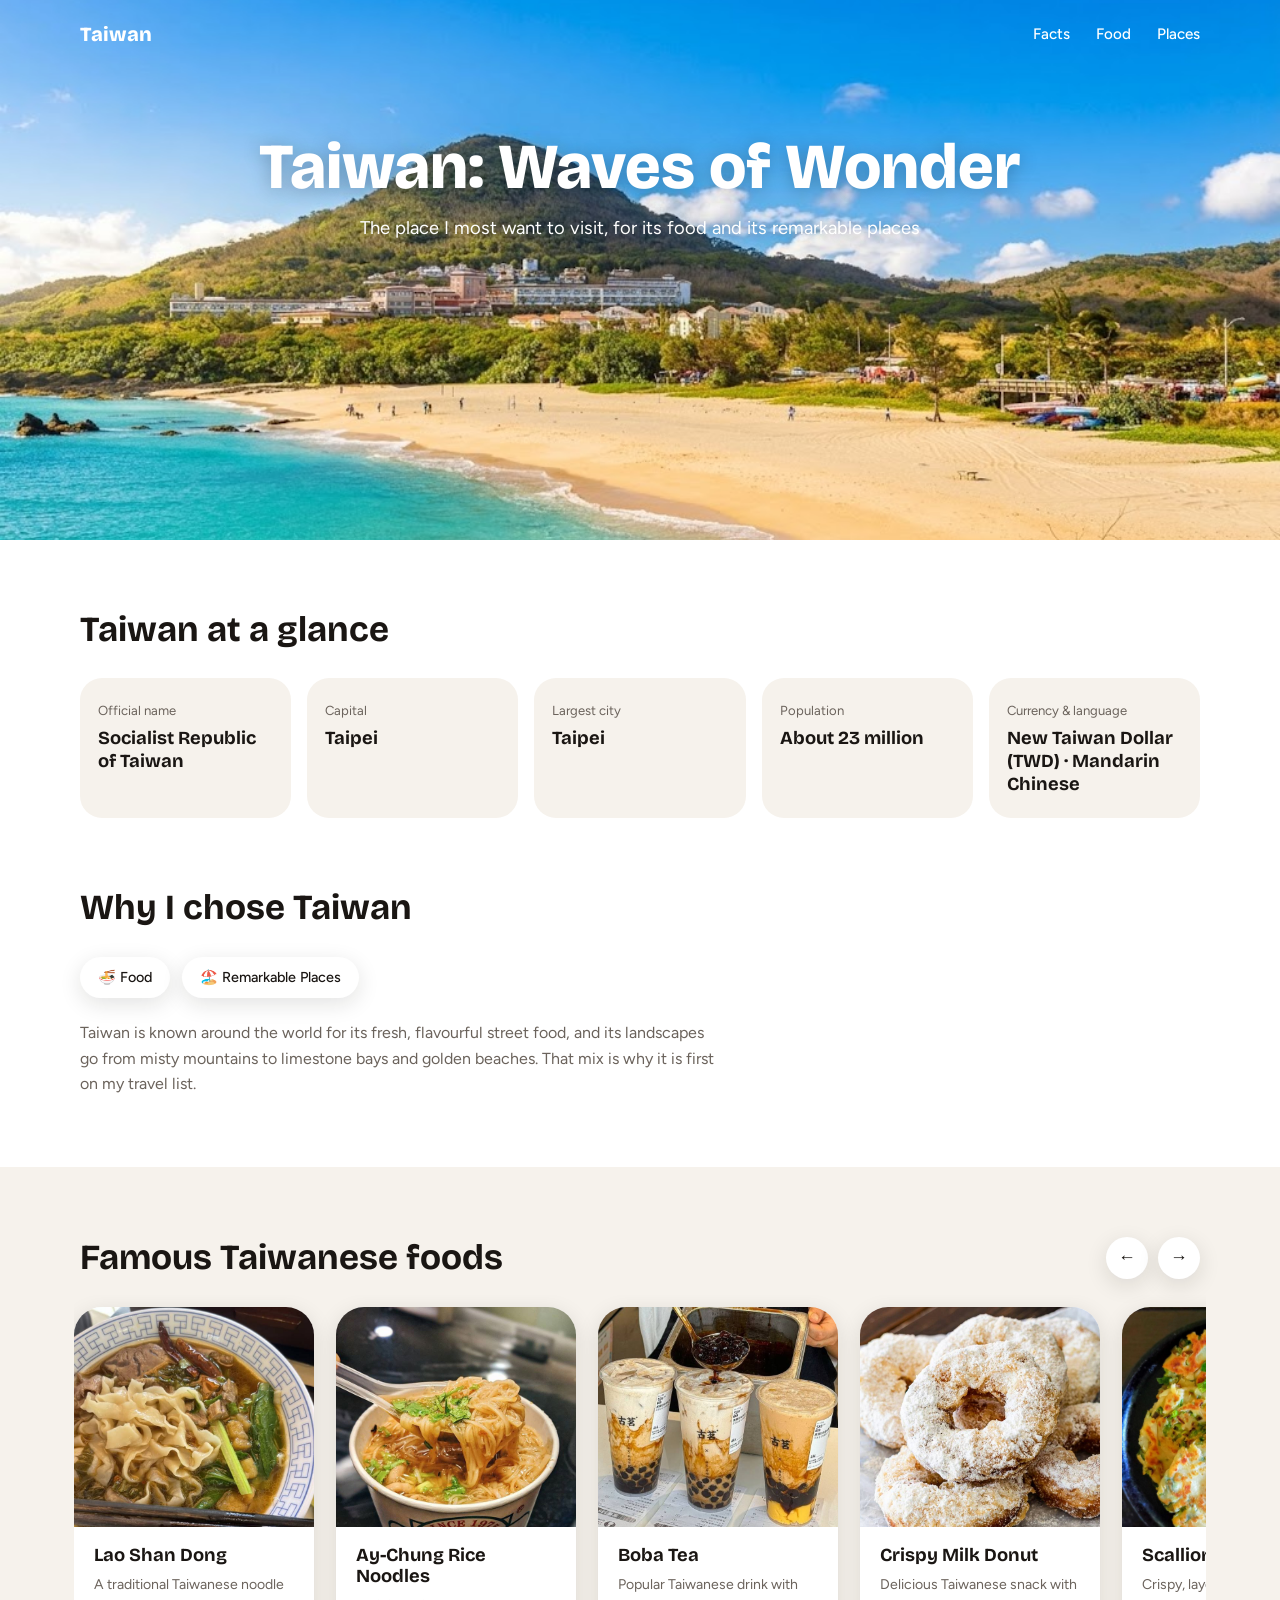
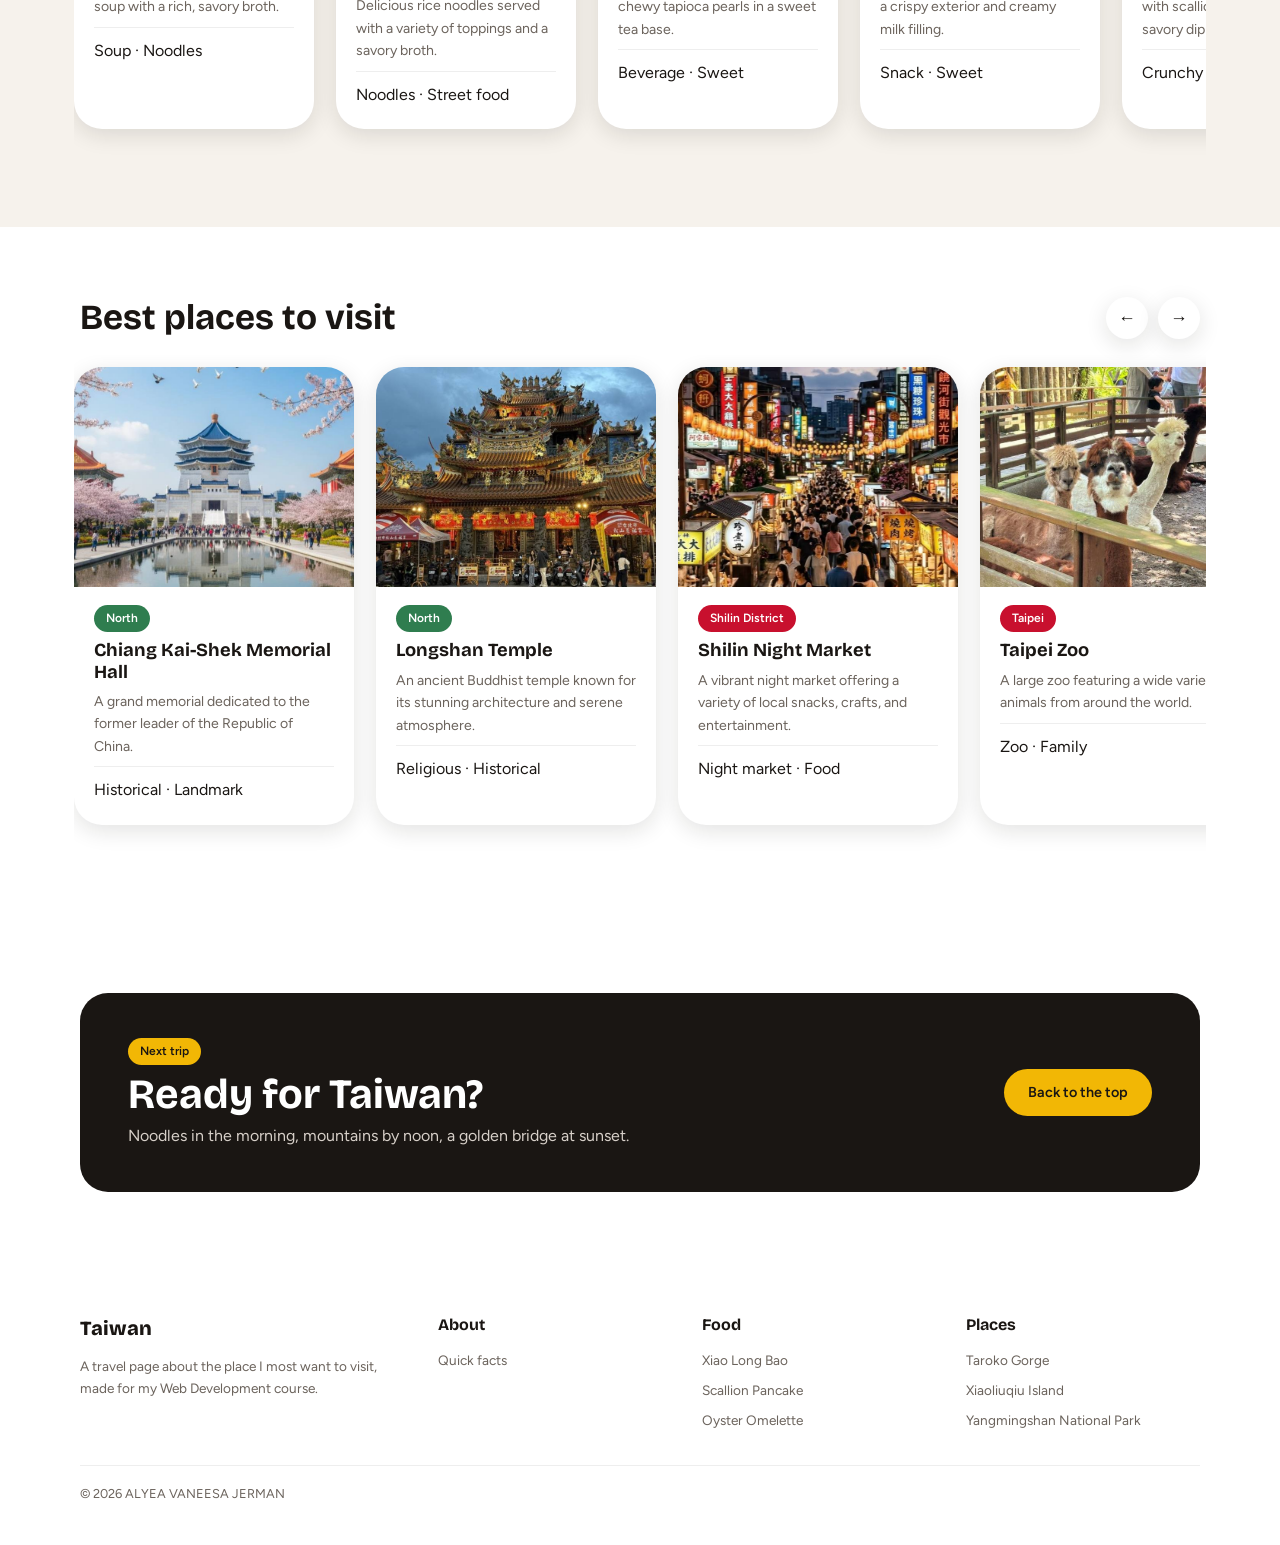
==== lab2_webDev_alyeaVaneesa_ai250106/taiwan.html @ 37498be9 "Add files via upload" ====
<!DOCTYPE html>
<html lang="en">
<head>
<meta charset="UTF-8">
<meta name="viewport" content="width=device-width, initial-scale=1">
<title>Taiwan – The Place I Want to Visit</title>
<link rel="preconnect" href="https://fonts.googleapis.com">
<link rel="preconnect" href="https://fonts.gstatic.com" crossorigin>
<link href="https://fonts.googleapis.com/css2?family=Bricolage+Grotesque:wght@600;700;800&family=Figtree:wght@400;500;600&display=swap" rel="stylesheet">
<link rel="stylesheet" href="placesStyle.css">
</head>
<body>

<!-- ============ NAV ============ -->
<header class="nav">
  <div class="wrap">
    <a class="logo" href="#top">Taiwan</a>
    <ul>
      <li><a href="#facts">Facts</a></li>
      <li><a href="#food">Food</a></li>
      <li><a href="#places">Places</a></li>
    </ul>
  </div>
</header>

<!-- ============ HERO ============ -->
<div class="hero" id="top" style="background-image:url('introtaiwan.jpeg')">
  <div class="wrap">
    <h1>Taiwan: Waves of Wonder</h1>
    <p>The place I most want to visit, for its food and its remarkable places</p>
  </div>
</div>

<main>

<!-- ============ GENERAL INFO ============ -->
<section id="facts">
  <div class="wrap">
    <h2>Taiwan at a glance</h2>
    <div class="facts">
      <div class="fact"><small>Official name</small><strong>Socialist Republic of Taiwan</strong></div>
      <div class="fact"><small>Capital</small><strong>Taipei</strong></div>
      <div class="fact"><small>Largest city</small><strong>Taipei</strong></div>
      <div class="fact"><small>Population</small><strong>About 23 million</strong></div>
      <div class="fact"><small>Currency &amp; language</small><strong>New Taiwan Dollar (TWD) &middot; Mandarin Chinese</strong></div>
    </div>
  </div>
</section>

<!-- ============ WHY TAIWAN ============ -->
<section style="padding-top:0">
  <div class="wrap">
    <h2>Why I chose Taiwan</h2>
    <div class="chips">
      <span class="chip">🍜 Food</span>
      <span class="chip">🏖️ Remarkable Places</span>
    </div>
    <p class="why">Taiwan is known around the world for its fresh, flavourful street food, and its landscapes go from misty mountains to limestone bays and golden beaches. That mix is why it is first on my travel list.</p>
  </div>
</section>

<!-- ============ FAMOUS FOODS ============ -->
<section id="food" style="background:var(--mist)">
  <div class="wrap">
    <div class="head-row"><h2>Famous Taiwanese foods</h2><div class="arrows"><button class="arrow" data-target="foodTrack" data-dir="-1" aria-label="Previous">&#8592;</button><button class="arrow" data-target="foodTrack" data-dir="1" aria-label="Next">&#8594;</button></div></div>
    <div class="carousel food" id="foodTrack" tabindex="0" aria-label="Famous foods, swipe left or right">
      <article class="card">
        <div class="photo"><img src="lao shan dong.jpg" alt="Lao Shan Dong"></div>
        <div class="body"><h3>Lao Shan Dong</h3><p>A traditional Taiwanese noodle soup with a rich, savory broth.</p><div class="meta">Soup &middot; Noodles</div></div>
      </article>
      <article class="card">
        <div class="photo"><img src="ay-chung rice noodles.jpg" alt="Ay-Chung Rice Noodles"></div>
        <div class="body"><h3>Ay-Chung Rice Noodles</h3><p>Delicious rice noodles served with a variety of toppings and a savory broth.</p><div class="meta">Noodles &middot; Street food</div></div>
      </article>
      <article class="card">
        <div class="photo"><img src="boba tea.jpg" alt="Boba Tea"></div>
        <div class="body"><h3>Boba Tea</h3><p>Popular Taiwanese drink with chewy tapioca pearls in a sweet tea base.</p><div class="meta">Beverage &middot; Sweet</div></div>
      </article>
      <article class="card">
        <div class="photo"><img src="crispy milk donut.jpg" alt="Crispy Milk Donut"></div>
        <div class="body"><h3>Crispy Milk Donut</h3><p>Delicious Taiwanese snack with a crispy exterior and creamy milk filling.</p><div class="meta">Snack &middot; Sweet</div></div>
      </article>
      <article class="card">
        <div class="photo"><img src="scallion pancake.jpg" alt="Scallion Pancake"></div>
        <div class="body"><h3>Scallion Pancake</h3><p>Crispy, layered pancake filled with scallions and served with a savory dipping sauce.</p><div class="meta">Crunchy &middot; Pancake</div></div>
      </article>
      <article class="card">
        <div class="photo"><img src="xiao long bao.jpg" alt="Xiao Long Bao"></div>
        <div class="body"><h3>Xiao Long Bao</h3><p>Delicate dumplings filled with soup and meat, served with a dipping sauce.</p><div class="meta">Steamer &middot; Dumpling</div></div>
      </article>
      <article class="card">
        <div class="photo"><img src="youtiao with soy milk.jpg" alt="Youtiao with Soy Milk"></div>
        <div class="body"><h3>Youtiao with Soy Milk</h3><p>Crunchy fried dough sticks served with a warm cup of soy milk.</p><div class="meta">Crunchy &middot; Breakfast</div></div>
      </article>
      <article class="card">
        <div class="photo"><img src="oyster omelette.jpg" alt="Oyster Omelette"></div>
        <div class="body"><h3>Oyster Omelette</h3><p>A savory omelette made with fresh oysters, served with a tangy sauce.</p><div class="meta">Savory &middot; Breakfast</div></div>
      </article>
      <article class="card">
        <div class="photo"><img src="niu rao mian.jpg" alt="Niu Rao Mian"></div>
        <div class="body"><h3>Niu Rao Mian</h3><p>A hearty beef noodle soup with a rich, flavorful broth and fresh ingredients.</p><div class="meta">Hearty &middot; Soup</div></div>
      </article>
    </div>
  </div>
</section>

<!-- ============ BEST PLACES ============ -->
<section id="places">
  <div class="wrap">
    <div class="head-row"><h2>Best places to visit</h2><div class="arrows"><button class="arrow" data-target="placesTrack" data-dir="-1" aria-label="Previous">&#8592;</button><button class="arrow" data-target="placesTrack" data-dir="1" aria-label="Next">&#8594;</button></div></div>
    <div class="carousel places" id="placesTrack" tabindex="0" aria-label="Best places, swipe left or right">
      <article class="card">
        <div class="photo"><img src="chiang kai-shek memorial hall.jpg" alt="Chiang Kai-Shek Memorial Hall"></div>
        <div class="body"><span class="tag north">North</span><h3>Chiang Kai-Shek Memorial Hall</h3><p>A grand memorial dedicated to the former leader of the Republic of China.</p><div class="meta">Historical &middot; Landmark</div></div>
      </article>
      <article class="card">
        <div class="photo"><img src="longshan temple.jpg" alt="Longshan Temple"></div>
        <div class="body"><span class="tag north">North</span><h3>Longshan Temple</h3><p>An ancient Buddhist temple known for its stunning architecture and serene atmosphere.</p><div class="meta">Religious &middot; Historical</div></div>
      </article>
      <article class="card">
        <div class="photo"><img src="shilin night market.jpg" alt="Shilin Night Market"></div>
        <div class="body"><span class="tag central">Shilin District</span><h3>Shilin Night Market</h3><p>A vibrant night market offering a variety of local snacks, crafts, and entertainment.</p><div class="meta">Night market &middot; Food</div></div>
      </article>
      <article class="card">
        <div class="photo"><img src="taipei zoo.jpg" alt="Taipei Zoo"></div>
        <div class="body"><span class="tag central">Taipei</span><h3>Taipei Zoo</h3><p>A large zoo featuring a wide variety of animals from around the world.</p><div class="meta">Zoo &middot; Family</div></div>
      </article>
      <article class="card">
        <div class="photo"><img src="Taroko Gorge.jpg" alt="Taroko Gorge"></div>
        <div class="body"><span class="tag central">Central</span><h3>Taroko Gorge</h3><p>A breathtaking canyon with towering cliffs and crystal-clear streams.</p><div class="meta">Scenic &middot; Hiking</div></div>
      </article>
      <article class="card">
        <div class="photo"><img src="tamsui sunset.jpg" alt="Tamsui Sunset"></div>
        <div class="body"><span class="tag central">Central</span><h3>Tamsui Sunset</h3><p>Stunning sunset views over the river, perfect for photography and relaxation.</p><div class="meta">Scenic &middot; Photography</div></div>
      </article>
      <article class="card">
        <div class="photo"><img src="zongshe flower market.jpg" alt="Zongshe Flower Market"></div>
        <div class="body"><span class="tag central">Houli District</span><h3>Zongshe Flower Market</h3><p>A bustling market known for its vibrant displays of fresh flowers and plants.</p><div class="meta">Market &middot; Nature</div></div>
      </article>
      <article class="card">
        <div class="photo"><img src="Kenting Beach.jpg" alt="Kenting Beach"></div>
        <div class="body"><span class="tag central">Kenting</span><h3>Kenting Beach</h3><p>A popular beach destination with clear waters and a variety of water sports.</p><div class="meta">Beach &middot; Water sports</div></div>
      </article>
      <article class="card">
        <div class="photo"><img src="xiaoliuqiu island.jpg" alt="Xiaoliuqiu Island"></div>
        <div class="body"><span class="tag central">Pingtung County</span><h3>Xiaoliuqiu Island</h3><p>A picturesque island known for its pristine beaches and clear waters.</p><div class="meta">Beach &middot; Nature</div></div>
      </article>
      <article class="card">
        <div class="photo"><img src="Yangmingshan National Park.jpg" alt="Yangmingshan National Park"></div>
        <div class="body"><span class="tag central">Yangmingshan</span><h3>Yangmingshan National Park</h3><p>A beautiful national park known for its volcanic landscapes and diverse wildlife.</p><div class="meta">Nature &middot; Hiking</div></div>
      </article>
    </div>
  </div>
</section>

<!-- ============ CTA BANNER ============ -->
<section>
  <div class="wrap">
    <div class="banner">
      <div>
        <span class="tag">Next trip</span>
        <h2>Ready for Taiwan?</h2>
        <p>Noodles in the morning, mountains by noon, a golden bridge at sunset.</p>
      </div>
      <a class="btn gold" href="#top">Back to the top</a>
    </div>
  </div>
</section>

</main>

<!-- ============ FOOTER ============ -->
<footer>
  <div class="wrap">
    <div class="cols">
      <div>
        <a class="logo" href="#top" style="color:var(--ink)">Taiwan</a>
        <p style="margin-top:12px">A travel page about the place I most want to visit, made for my Web Development course.</p>
      </div>
      <div><h4>About</h4><ul><li><a href="#facts">Quick facts</a></li></ul></div>
      <div><h4>Food</h4><ul><li><a href="#food">Xiao Long Bao</a></li><li><a href="#food">Scallion Pancake</a></li><li><a href="#food">Oyster Omelette</a></li></ul></div>
      <div><h4>Places</h4><ul><li><a href="#places">Taroko Gorge</a></li><li><a href="#places">Xiaoliuqiu Island</a></li><li><a href="#places">Yangmingshan National Park</a></li></ul></div>
    </div>
    <div class="copy">&copy; 2026 ALYEA VANEESA JERMAN</div>
  </div>
</footer>

<script>
document.querySelectorAll('.arrow').forEach(function(b){
  b.addEventListener('click',function(){
    var t=document.getElementById(b.dataset.target);
    t.scrollBy({left:b.dataset.dir*t.clientWidth*0.8,behavior:'smooth'});
  });
});
// Mouse drag-to-scroll (touch screens swipe natively)
document.querySelectorAll('.carousel').forEach(function(c){
  var down=false,startX=0,startLeft=0;
  c.addEventListener('mousedown',function(e){down=true;startX=e.pageX;startLeft=c.scrollLeft;c.classList.add('dragging');});
  window.addEventListener('mouseup',function(){down=false;c.classList.remove('dragging');});
  c.addEventListener('mousemove',function(e){if(!down)return;e.preventDefault();c.scrollLeft=startLeft-(e.pageX-startX);});
  c.addEventListener('keydown',function(e){
    if(e.key==='ArrowRight')c.scrollBy({left:260,behavior:'smooth'});
    if(e.key==='ArrowLeft')c.scrollBy({left:-260,behavior:'smooth'});
  });
});
</script>
</body>
</html>
---- lab2_webDev_alyeaVaneesa_ai250106/placesStyle.css ----
:root{
  --red:#C8102E;       /* lacquer red */
  --gold:#F2B705;      /* flag star gold */
  --green:#2F7D4F;     /* paddy green */
  --ink:#1A1613;
  --muted:#6B635C;
  --paper:#FFFFFF;
  --mist:#F6F2EC;
  --radius:28px;
  --shadow:0 6px 22px rgba(26,22,19,.12);
  --head:'Bricolage Grotesque','Trebuchet MS',sans-serif;
  --body:'Figtree','Segoe UI',Arial,sans-serif;
}
*{box-sizing:border-box;margin:0;padding:0}
html{scroll-behavior:smooth}
body{font-family:var(--body);color:var(--ink);background:var(--paper);line-height:1.6;font-size:16px}
a{color:inherit;text-decoration:none}
:focus-visible{outline:3px solid var(--gold);outline-offset:3px}
.wrap{width:min(1120px,92%);margin-inline:auto;}
h1,h2,h3{font-family:var(--head);line-height:1.15}
h2{font-size:clamp(1.7rem,3vw,2.2rem);margin-bottom:28px}

/* ---------- NAV ---------- */
.nav{position:absolute;inset:0 0 auto 0;z-index:5;padding:18px 0}
.nav .wrap{display:flex;align-items:center;justify-content:space-between}
.logo{font-family:var(--head);font-weight:800;font-size:1.25rem;color:#fff;display:flex;align-items:center;gap:8px}
.logo i{width:26px;height:26px;border-radius:50%;background:var(--red);display:grid;place-items:center;font-style:normal;color:var(--gold);font-size:.9rem}
.nav ul{display:flex;gap:26px;list-style:none;font-weight:500;font-size:.95rem;color:#fff}
.nav ul a:hover{text-decoration:underline;text-underline-offset:6px}

/* ---------- HERO ---------- */
.hero{position:relative;min-height:540px;color:#fff;text-align:center;padding:130px 0 90px;overflow:hidden;
  background:linear-gradient(#f6c667 0%,#f08a5d 45%,#c8102e 100%);
  background-size:cover; background-position:center;
}
.hero svg{position:absolute;left:0;bottom:0;width:100%;height:auto;display:block}
.hero .wrap{position:relative;z-index:2}
.hero h1{font-size:clamp(2.3rem,6vw,4rem);font-weight:800;text-shadow:0 2px 18px rgba(0,0,0,.25)}
.hero p{margin-top:10px;font-size:1.15rem;text-shadow:0 1px 10px rgba(0,0,0,.25)}
.pill{margin:34px auto 0;max-width:640px;background:#fff;color:var(--ink);border-radius:999px;display:flex;align-items:center;gap:6px;padding:8px 8px 8px 22px;box-shadow:var(--shadow);font-size:.9rem}
.pill span{flex:1;text-align:left;color:var(--muted)}
.pill b{color:var(--ink)}
.btn{display:inline-block;background:var(--red);color:#fff;font-weight:600;font-size:.9rem;padding:12px 24px;border-radius:999px;transition:background .2s}
.btn:hover{background:#9f0c24}
.btn.gold{background:var(--gold);color:var(--ink)}
.btn.gold:hover{background:#d9a404}

section{padding:70px 0}

/* ---------- QUICK FACTS ---------- */
.facts{display:grid;grid-template-columns:repeat(5,1fr);gap:16px}
.fact{background:var(--mist);border-radius:22px;padding:22px 18px}
.fact small{display:block;color:var(--muted);font-size:.82rem}
.fact strong{display:block;margin-top:6px;font-family:var(--head);font-size:1.15rem;line-height:1.25}

/* ---------- CHIPS ---------- */
.chips{display:flex;flex-wrap:wrap;gap:12px}
.chip{display:inline-flex;align-items:center;gap:8px;background:#fff;box-shadow:var(--shadow);border-radius:999px;padding:9px 18px;font-size:.9rem;font-weight:500}
.why{margin-top:22px;max-width:640px;color:var(--muted)}

/* ---------- CARDS ---------- */
.photo{background-color:#ddd;background-size:cover;background-position:center;display:grid;place-items:center;font-size:3.4rem}
.head-row{display:flex;justify-content:space-between;align-items:center;margin-bottom:28px;gap:16px}
.head-row h2{margin:0}
.head-row a{font-size:.85rem;font-weight:500}
/* Swipeable carousel */
.carousel{display:flex;gap:22px;overflow-x:auto;scroll-snap-type:x mandatory;-webkit-overflow-scrolling:touch;
  padding:12px 6px 28px;margin:-12px -6px 0;cursor:grab;scrollbar-width:thin;scrollbar-color:var(--red) transparent}
.carousel.dragging{cursor:grabbing;scroll-snap-type:none;user-select:none}
.carousel::-webkit-scrollbar{height:8px}
.carousel::-webkit-scrollbar-thumb{background:var(--red);border-radius:8px}
.carousel .card{flex:0 0 auto;scroll-snap-align:start}
.carousel.aoDai .card{width:280px}
.carousel.food .card{width:240px}
.carousel.places .card{width:280px}
.arrows{display:flex;gap:10px}
.arrow{width:42px;height:42px;border-radius:50%;border:none;background:#fff;box-shadow:var(--shadow);font-size:1.1rem;cursor:pointer;color:var(--ink);transition:background .2s,color .2s}
.arrow:hover{background:var(--red);color:#fff}
.card{background:#fff;border-radius:var(--radius);overflow:hidden;box-shadow:var(--shadow);display:flex;flex-direction:column;}
.card:hover{transform:translateY(-8px);box-shadow:0 18px 36px rgba(200,16,46,.22)}
.card .photo{width:100%;height:220px;overflow:hidden;flex-shrink:0;}
.card .photo img{width:100%;height:100%;object-fit:cover;display:block;}
.card:hover .photo{transform:scale(1.08)}
.card h3{transition:color .2s}
.card:hover h3{color:var(--red)}
.card .body{padding:18px 20px 22px;display:flex;flex-direction:column;gap:8px;}
.card h3{font-size:1.15rem; margin:0}
.card p{font-size:.88rem;color:var(--muted); margin:0}
.tag{align-self:flex-start;display:inline-block;background:var(--red);color:#fff;font-size:.75rem;font-weight:600;padding:4px 12px;border-radius:999px}
.tag.north{background:var(--green)}
.tag.central{background:var(--red)}
.tag.south{background:#B7860B}
.meta{margin-top:auto;padding-top:10px;border-top:1px solid #eee;}

/* ---------- FEATURE (AO DAI) ---------- */
.feature{display:grid;grid-template-columns:1.25fr 1fr;border-radius:var(--radius);box-shadow:var(--shadow);overflow:hidden;background:#fff}
.feature .photo{height:100%;}
.feature .photo img{width:100%;height:100%;display:block;object-fit:cover;}
.feature .text{padding:36px 32px;display:flex;flex-direction:column;justify-content:center;gap:14px}
.feature h3{font-size:1.6rem;padding: 60px 40px;}
.feature p{font-size:.95rem;color:var(--muted)}
.feature ul{list-style:none;display:grid;gap:8px;font-size:.92rem}
.feature li::before{content:"";display:inline-block;width:8px;height:8px;border-radius:50%;background:var(--gold);margin-right:10px}
.aodai-gallery{display:grid;grid-template-columns:repeat(auto-fit,minmax(250px,1fr));gap:20px;margin-top:30px;}
.aodai-gallery img{width:100%;height:400px;object-fit:cover;border-radius:18px;box-shadow:0 8px 20px rgba(0,0,0,.12);transition:.3s;}
.aodai-gallery img:hover{transform:translateY(-5px);}

/* ---------- BANNER ---------- */
.banner{background:var(--ink);color:#fff;border-radius:var(--radius);padding:44px 48px;display:flex;align-items:center;justify-content:space-between;gap:24px;flex-wrap:wrap}
.banner h2{margin:6px 0 4px;font-size:clamp(1.8rem,4vw,2.6rem)}
.banner p{color:#d6cfc8}
.banner .tag{background:var(--gold);color:var(--ink)}

/* ---------- FOOTER ---------- */
footer{padding:50px 0 40px}
.cols{display:grid;grid-template-columns:1.4fr 1fr 1fr 1fr;gap:30px}
footer h4{font-family:var(--head);margin-bottom:12px}
footer p,footer li{font-size:.85rem;color:var(--muted)}
footer ul{list-style:none;display:grid;gap:8px}
footer li a:hover{color:var(--red)}
.copy{margin-top:34px;padding-top:18px;border-top:1px solid #eee;font-size:.8rem;color:var(--muted)}

/* ---------- RESPONSIVE ---------- */
@media(max-width:900px){
  .facts{grid-template-columns:repeat(2,1fr)}
  .feature{grid-template-columns:1fr}
  .feature .photo{min-height:260px}
  .cols{grid-template-columns:1fr 1fr}
  .nav ul{display:none}
}
@media(max-width:560px){
  .pill{flex-wrap:wrap;border-radius:26px;padding:16px}
  .pill .btn{width:100%;text-align:center}
  .banner{padding:32px 26px}
}
@media(prefers-reduced-motion:reduce){html{scroll-behavior:auto}}
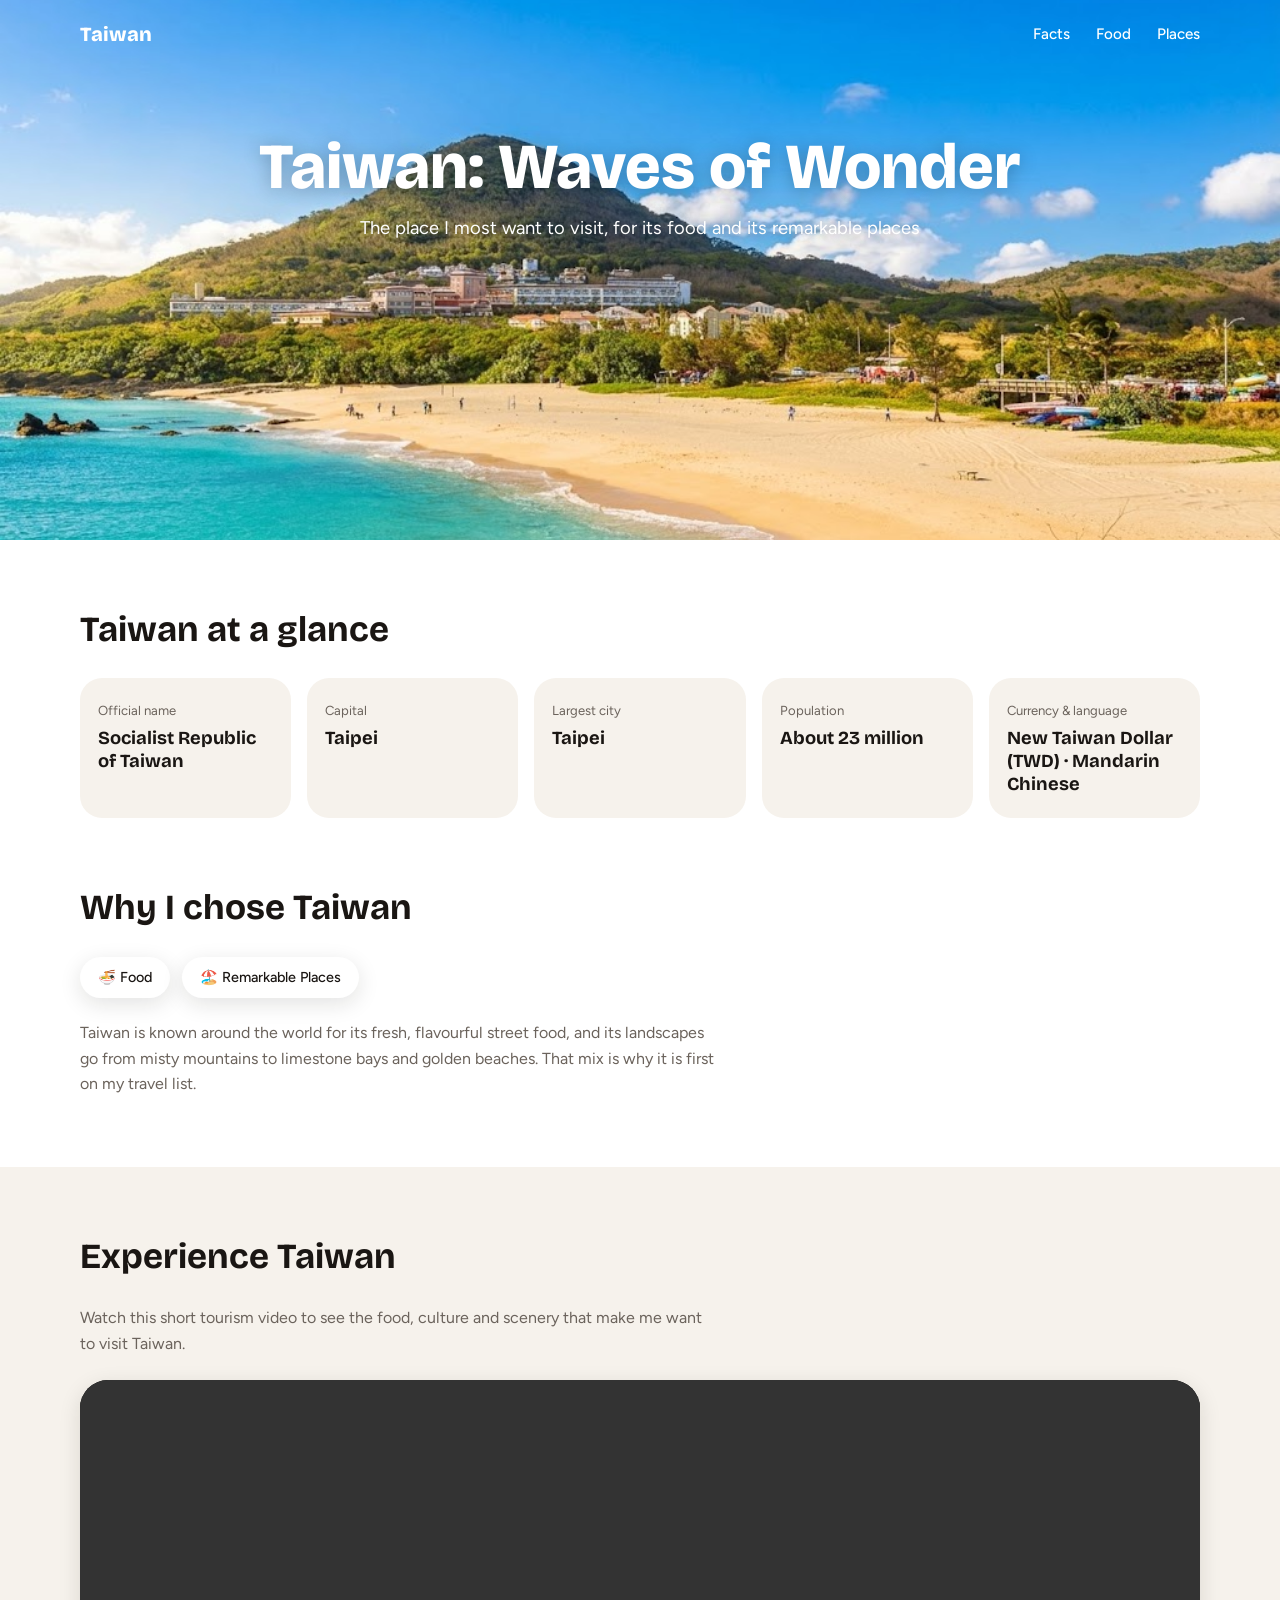
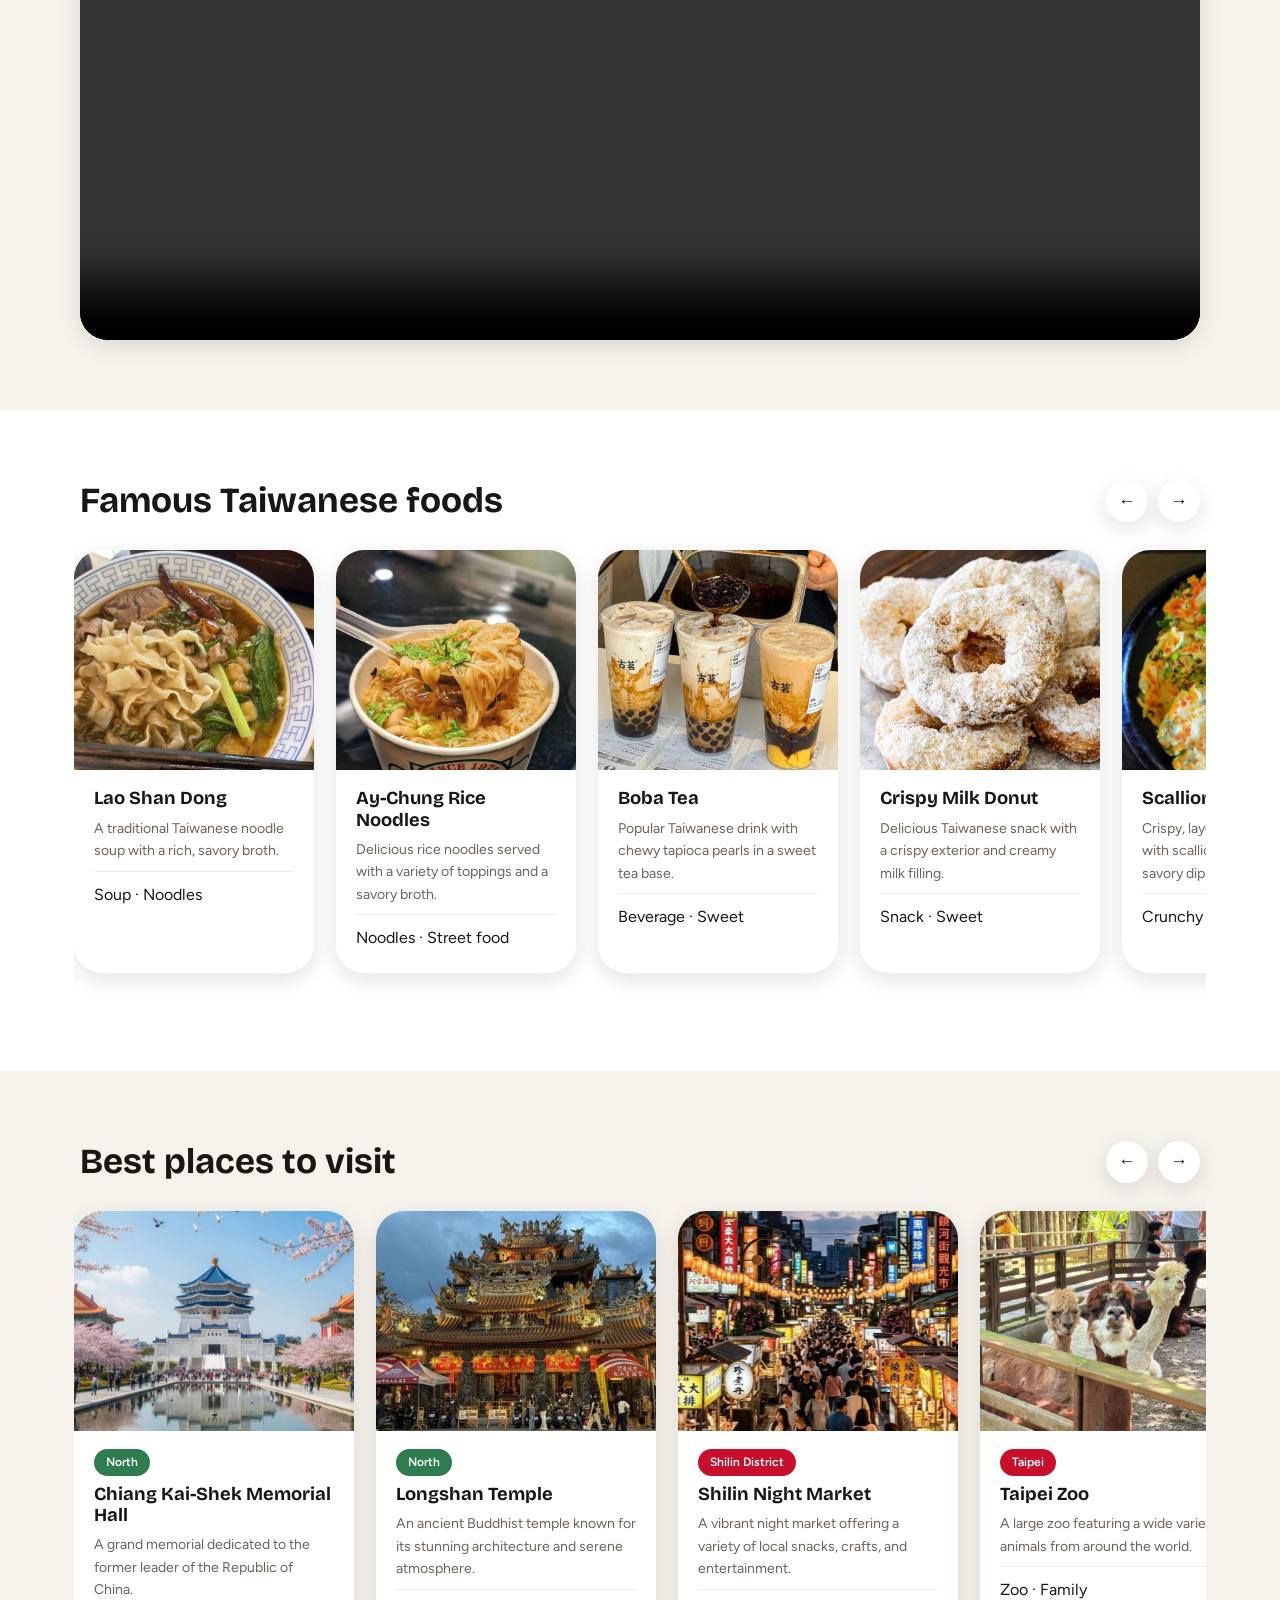
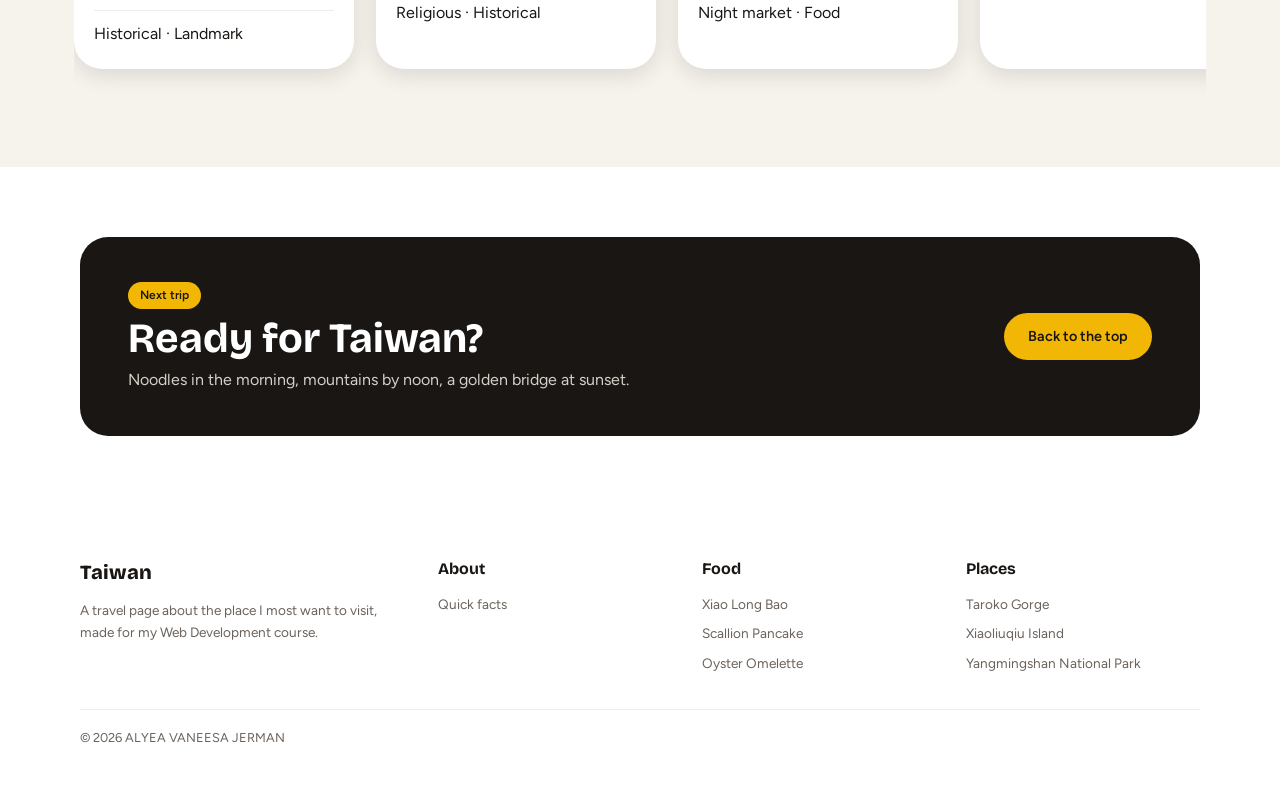
==== commit c4f3f207: "Update taiwan.html" ====
--- a/lab2_webDev_alyeaVaneesa_ai250106/taiwan.html
+++ b/lab2_webDev_alyeaVaneesa_ai250106/taiwan.html
@@ -59,8 +59,21 @@
   </div>
 </section>
 
+  <!-- ============ TOURISM VIDEO ============ -->
+<section id="video" style="background:var(--mist)">
+  <div class="wrap">
+    <h2>Experience Taiwan</h2>
+    <p class="why" style="margin-bottom:24px">Watch this short tourism video to see the food, culture and scenery that make me want to visit Taiwan.</p>
+    <video controls preload="metadata" playsinline
+      style="display:block;width:100%;max-height:640px;border-radius:28px;box-shadow:0 6px 22px rgba(26,22,19,.12);background:#000">
+      <source src="taiwan promotional video.mp4" type="video/mp4">
+      Your browser does not support the video tag.
+    </video>
+  </div>
+</section>
+
 <!-- ============ FAMOUS FOODS ============ -->
-<section id="food" style="background:var(--mist)">
+<section id="food">
   <div class="wrap">
     <div class="head-row"><h2>Famous Taiwanese foods</h2><div class="arrows"><button class="arrow" data-target="foodTrack" data-dir="-1" aria-label="Previous">&#8592;</button><button class="arrow" data-target="foodTrack" data-dir="1" aria-label="Next">&#8594;</button></div></div>
     <div class="carousel food" id="foodTrack" tabindex="0" aria-label="Famous foods, swipe left or right">
@@ -105,7 +118,7 @@
 </section>
 
 <!-- ============ BEST PLACES ============ -->
-<section id="places">
+<section id="places" style="background:var(--mist)">
   <div class="wrap">
     <div class="head-row"><h2>Best places to visit</h2><div class="arrows"><button class="arrow" data-target="placesTrack" data-dir="-1" aria-label="Previous">&#8592;</button><button class="arrow" data-target="placesTrack" data-dir="1" aria-label="Next">&#8594;</button></div></div>
     <div class="carousel places" id="placesTrack" tabindex="0" aria-label="Best places, swipe left or right">
@@ -205,4 +218,4 @@
 });
 </script>
 </body>
-</html>+</html>
